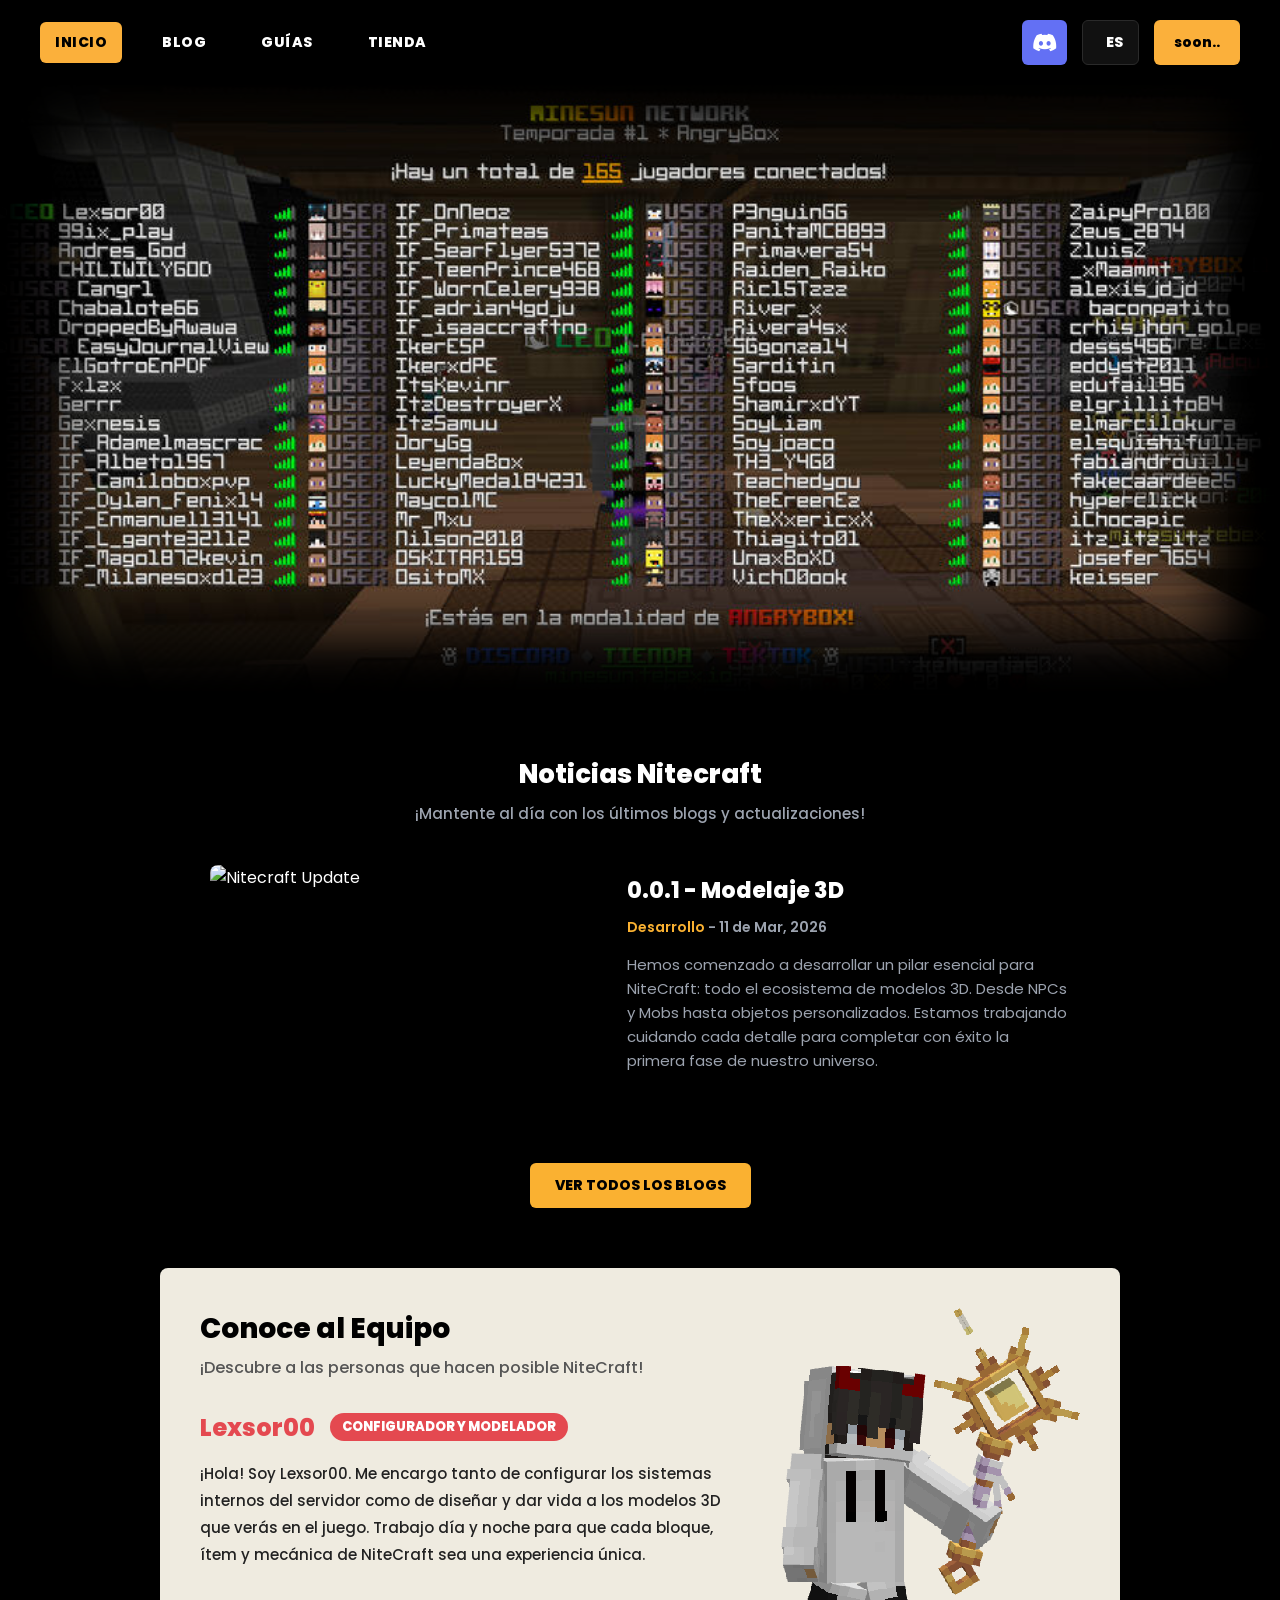
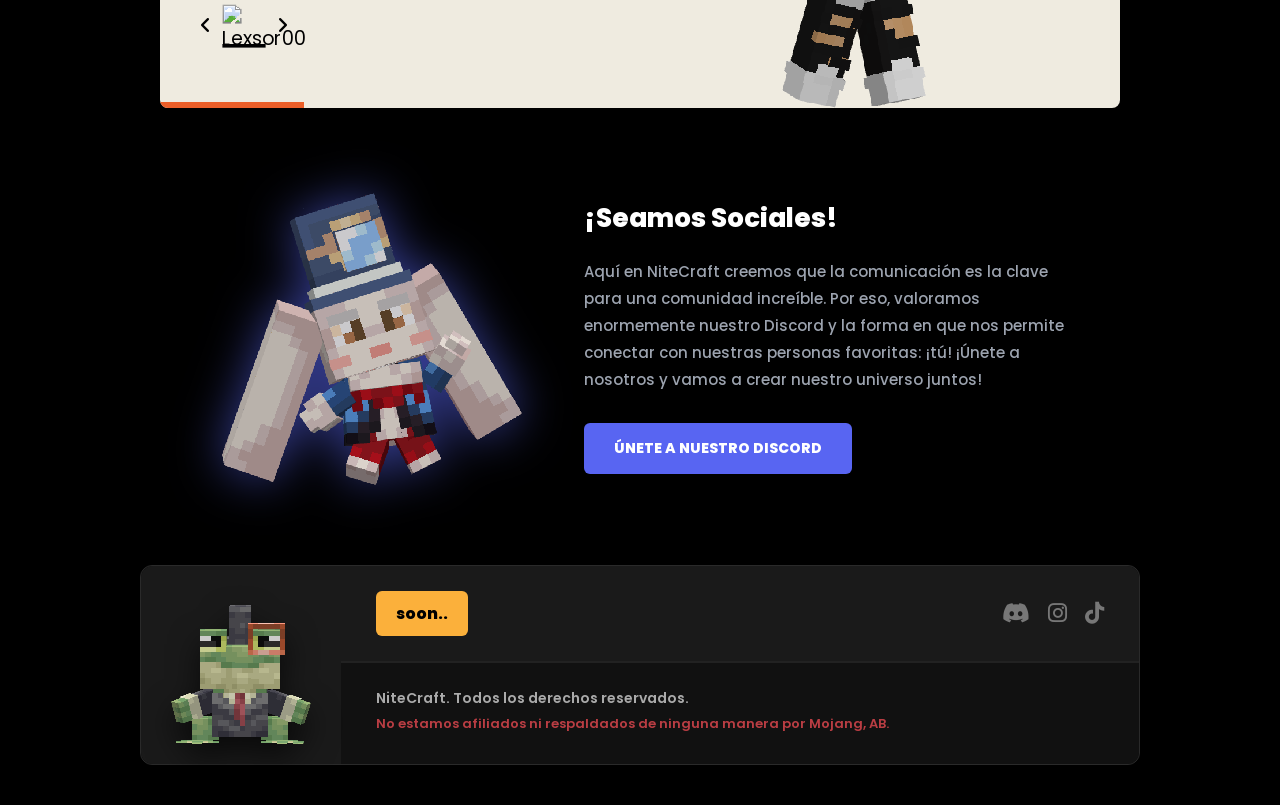
==== index.html @ 49c7e862 "Add files via upload" ====
<!DOCTYPE html>
<html lang="en">
<head>
    <!-- Metas -->
    <meta charset="UTF-8">
    <meta name="viewport" content="width=device-width, initial-scale=1.0">
    <meta name="title" content="Home • NiteCraft">
    <meta name="author" content="Lexsor00">
    <meta name="description" content="NiteCraft Home Page">
    <meta name="keywords" content="NiteCraft SurvivalRPG RPG Minecraft">
    <!-- Links -->
    <link rel="stylesheet" href="assets/css/main.css">
    <link rel="stylesheet" href="assets/css/nav.css">
    <link rel="stylesheet" href="https://cdnjs.cloudflare.com/ajax/libs/font-awesome/6.4.0/css/all.min.css">
    <link rel="stylesheet" href="https://cdn.jsdelivr.net/gh/lipis/flag-icons@7.0.0/css/flag-icons.min.css" />
    <link rel="icon" href="assets/img/favi.png" type="imagen/png">
    <!-- Info Página -->
    <title>NiteCraft</title>
</head>
<body>
    <div id="loader-wrapper">
        <div class="nite-loader">
            <div></div><div></div><div></div><div></div>
            <div></div><div></div><div></div><div></div>
            <div></div><div></div><div></div><div></div>
        </div>
        <p>Loading Nitecraft...</p>
    </div>

    <nav class="navbar">
        <div class="nav-left">
            <div class="nav-links">
                <a href="#" class="nav-item active" data-i18n="nav_home">INICIO</a>
                <a href="blog/" class="nav-item" data-i18n="nav_blog">BLOG</a>
                <a href="#" class="nav-item" data-i18n="nav_guides">GUÍAS</a>
                <a href="#" class="nav-item" data-i18n="nav_store">TIENDA</a>
            </div>
        </div>

        <button class="mobile-menu-btn" id="mobile-menu-btn">
            <i class="fa-solid fa-bars"></i>
        </button>

        <div class="nav-right">
            <a href="https://discord.com/invite/HuPGx4atZk" class="discord-btn" target="_blank" rel="noopener noreferrer nofollow"><i class="fa-brands fa-discord"></i></a>
            
            <button class="lang-btn" id="lang-toggle" onclick="toggleLanguage()">
                <span id="lang-icon" class="fi fi-es"></span>
                <span id="lang-text">ES</span>
            </button>

            <button class="play-btn" onclick="copyIP()">
                <span id="ip-text">soon..</span>
            </button>

            <div id="toast" class="toast">¡IP copiada al portapapeles!</div>
        </div>
    </nav>

    <section class="hero-section">
        <div class="hero-image">
            </div>
    </section>

    <section class="news-section">
        <div class="news-header">
            <h2 data-i18n="news_title">Noticias Nitecraft</h2>
            <p data-i18n="news_subtitle">¡Mantente al día con los últimos blogs y actualizaciones!</p>
        </div>
        
        <div class="featured-news">
            <a href="blog/3d-modeling/" class="featured-news">
                <div class="news-image-container">
                    <img src="assets/img/v-0-0-1.png" alt="Nitecraft Update" class="news-img">
                </div>
                <div class="news-info">
                    <h3 data-i18n="news_item_title">0.0.1 - Modelaje 3D</h3>
                    <p class="news-meta"><span class="tag" data-i18n="news_item_tag">Actualización</span> - <span data-i18n="news_item_date">11 de Mar, 2026</span></p>
                    <p class="news-excerpt" data-i18n="news_item_excerpt">
                        Texto de Lexsor00 para ir poniendo las traducciones
                    </p>
                </div>
            </a>
        </div>

        <div class="news-action">
            <a href="blog/" class="btn-yellow" data-i18n="news_btn">VER TODOS LOS BLOGS</a>
        </div>
    </section>

    <section class="team-section">
        <div class="team-container">
            <div class="team-progress-bar"></div>

            <div class="team-content">
                <div class="team-info">
                    <h2 data-i18n="team_title">Conoce al Equipo</h2>
                    <p class="team-subtitle" data-i18n="team_subtitle">¡Descubre a las personas que hacen posible NiteCraft!</p>
                    
                    <div class="member-header">
                        <h3 class="member-name">Lexsor00</h3>
                        <span class="role-badge" data-i18n="team_role">CONFIGURADOR Y MODELADOR</span>
                    </div>
                    
                    <p class="member-desc" data-i18n="team_desc">
                        ¡Hola! Soy Lexsor00. Me encargo tanto de configurar los sistemas internos del servidor como de diseñar y dar vida a los modelos 3D que verás en el juego. Trabajo día y noche para que cada bloque, ítem y mecánica de NiteCraft sea una experiencia única.
                    </p>

                    <div class="team-carousel">
                        <i class="fa-solid fa-angle-left carousel-arrow"></i>
                        <div class="avatar-head active">
                            <img src="https://mc-heads.net/avatar/Lexsor00/32" alt="Lexsor00">
                        </div>
                        <i class="fa-solid fa-angle-right carousel-arrow"></i>
                    </div>
                </div>
                
                <div class="team-image-container">
                    <img src="assets/img/render-lexsor00.png" alt="Lexsor00 Render" class="member-render">
                </div>
            </div>
        </div>
    </section>

    <section class="social-section">
        <div class="social-container">
            <div class="social-image-container">
                <img src="assets/img/render-discord.png" alt="NiteCraft Discord Pet" class="social-pet">
            </div>
            <div class="social-info">
                <h2 data-i18n="social_title">¡Seamos Sociales!</h2>
                <p class="social-desc" data-i18n="social_desc">
                    Aquí en NiteCraft creemos que la comunicación es la clave para una comunidad increíble. Por eso, valoramos enormemente nuestro Discord y la forma en que nos permite conectar con nuestras personas favoritas: ¡tú! ¡Únete a nosotros y vamos a crear nuestro universo juntos!
                </p>
                <a href="https://discord.com/invite/HuPGx4atZk"  class="btn-discord-large" data-i18n="social_btn" target="_blank" rel="noopener noreferrer nofollow">ÚNETE A NUESTRO DISCORD</a>
            </div>
        </div>
    </section>

    <footer class="site-footer">
        <div class="footer-icon-container">
            <img src="assets/img/render-footer.png" alt="NiteCraft Block" class="footer-icon">
        </div>

        <div class="footer-content">
            <div class="footer-top">
                <div class="footer-ip-box" onclick="copyIP()">
                    <span class="ip">soon..</span>
                </div>
                
                <div class="footer-socials">
                    <a href="https://discord.com/invite/HuPGx4atZk" target="_blank" rel="noopener noreferrer nofollow"><i class="fa-brands fa-discord"></i></a>
                    <a href="https://www.instagram.com/iadani._" target="_blank" rel="noopener noreferrer nofollow"><i class="fa-brands fa-instagram"></i></a>
                    <a href="https://www.tiktok.com/@iadani._" target="_blank" rel="noopener noreferrer nofollow"><i class="fa-brands fa-tiktok"></i></a>
                </div>
            </div>

            <div class="footer-bottom">
                <p data-i18n="footer_copy">NiteCraft. Todos los derechos reservados.</p>
                <p class="mojang-disclaimer" data-i18n="footer_mojang">No estamos afiliados ni respaldados de ninguna manera por Mojang, AB.</p>
            </div>
        </div>
    </footer>

    <script src="assets/js/translate.js"></script>
    <script src="assets/js/main.js"></script>
</body>
</html>
---- assets/css/main.css ----
@import url('https://fonts.googleapis.com/css2?family=Poppins:wght@100;200;300;400;500;600&display=swap');

/* Reseteo general */
* {
    margin: 0;
    padding: 0;
    box-sizing: border-box;
    font-family: 'Poppins', sans-serif;
    scroll-behavior: smooth;
}

body {
    background-color: #000000; /* Fondo negro puro */
    overflow-x: hidden;
}

/* =========================================
    PANTALLA DE CARGA (LOADER)
   ========================================= */

#loader-wrapper {
    position: fixed;
    top: 0;
    left: 0;
    width: 100%;
    height: 100%;
    background-color: rgba(0, 0, 0, 0.9); /* Fondo profundamente oscurecido */
    z-index: 9999; /* Asegura que esté por encima de TODO */
    display: flex;
    flex-direction: column;
    justify-content: center;
    align-items: center;
    gap: 20px;
    opacity: 1;
    visibility: visible;
    transition: opacity 0.5s ease-out, visibility 0.5s ease-out;
}

/* El círculo de carga (inspirado en la imagen) */
.nite-loader {
    display: inline-block;
    position: relative;
    width: 80px;
    height: 80px;
}

/* Estilo para cada cuadrito */
.nite-loader div {
    position: absolute;
    width: 13px;
    height: 13px;
    border-radius: 2px; /* Ligeramente redondeado */
    background-color: #FBB03B; /* Tu color naranja dorado */
    animation: nite-loader-fade 1.2s linear infinite;
}

/* Texto de carga */
#loader-wrapper p {
    color: #ffffff;
    font-weight: 700;
    font-size: 16px;
    letter-spacing: 1px;
    opacity: 0.8;
}

/* Animación de desvanecimiento (fade) */
@keyframes nite-loader-fade {
    0%, 100% { opacity: 0; }
    50% { opacity: 1; }
}

/* Posicionamiento y retraso para cada cuadrito (formando el círculo) */
.nite-loader div:nth-child(1) { top: 7px; left: 33px; animation-delay: 0s; }
.nite-loader div:nth-child(2) { top: 11px; left: 50px; animation-delay: -1.1s; }
.nite-loader div:nth-child(3) { top: 21px; left: 63px; animation-delay: -1.0s; }
.nite-loader div:nth-child(4) { top: 33px; left: 66px; animation-delay: -0.9s; }
.nite-loader div:nth-child(5) { top: 50px; left: 63px; animation-delay: -0.8s; }
.nite-loader div:nth-child(6) { top: 60px; left: 50px; animation-delay: -0.7s; }
.nite-loader div:nth-child(7) { top: 63px; left: 33px; animation-delay: -0.6s; }
.nite-loader div:nth-child(8) { top: 60px; left: 21px; animation-delay: -0.5s; }
.nite-loader div:nth-child(9) { top: 50px; left: 11px; animation-delay: -0.4s; }
.nite-loader div:nth-child(10) { top: 33px; left: 7px; animation-delay: -0.3s; }
.nite-loader div:nth-child(11) { top: 21px; left: 11px; animation-delay: -0.2s; }
.nite-loader div:nth-child(12) { top: 11px; left: 21px; animation-delay: -0.1s; }


/* Sección de la imagen (Hero) */
.hero-section {
    width: 100%;
    height: 70vh; /* Ajusta la altura a lo que necesites */
    position: relative;
    margin-top: -20px; /* Para que suba un poco bajo el nav si es necesario */
}

/* Imagen con el degradado negro encima para difuminar los bordes */
.hero-image {
    width: 100%;
    height: 100%;
    /* Pon aquí la ruta de la imagen épica de tu server */
    background-image: url('../img/portada.png');
    background-size: cover;
    background-position: center top;
    
    /* Esta es la magia: una máscara/sombra que difumina la imagen hacia el negro puro de arriba y abajo */
    box-shadow: inset 0px 80px 60px -20px #000000, 
                inset 0px -80px 60px -20px #000000,
                inset 80px 0px 60px -20px #000000, 
                inset -80px 0px 60px -20px #000000;
}

.toast {
    position: fixed;
    bottom: 20px;
    left: 20px;
    background-color: #27ae60; /* El verde exacto de tu captura */
    color: white;
    padding: 15px 25px;
    border-radius: 6px;
    font-weight: 700;
    font-size: 15px;
    z-index: 1000;
    
    /* Configuración para la animación */
    opacity: 0;
    visibility: hidden;
    transform: translateY(20px);
    transition: all 0.3s ease-in-out;
}

/* Esta clase se añadirá con JavaScript para mostrar el mensaje */
.toast.show {
    opacity: 1;
    visibility: visible;
    transform: translateY(0);
}


/* =========================================
    SECCIÓN DE NOTICIAS
   ========================================= */

.news-section {
    max-width: 900px; /* Limitamos el ancho para que quede como en la captura */
    margin: 60px auto; /* Centramos y damos espacio arriba y abajo */
    padding: 0 20px;
    color: #ffffff;
}

.news-header {
    text-align: center;
    margin-bottom: 40px;
}

.news-header h2 {
    font-size: 26px;
    font-weight: 800;
    margin-bottom: 8px;
}

.news-header p {
    color: #9ca3af; /* Gris sutil */
    font-size: 15px;
    font-weight: 500;
}

/* Contenedor de la noticia destacada */
.featured-news {
    display: flex;
    gap: 30px;
    align-items: center;
    margin-bottom: 40px;
    text-decoration: none; /* Quitamos el subrayado feo del enlace */
    color: #ffffff; /* Aseguramos que el texto siga blanco */
    transition: transform 0.3s ease; /* Preparamos la animación */
    cursor: pointer; /* Que salga la manita del ratón */
}

.news-image-container {
    flex: 1; /* Toma la mitad del espacio */
    max-width: 50%;
}

/* Busca esta clase y actualízala */
.news-img {
    width: 100%;
    aspect-ratio: 16 / 9; /* Fuerza la proporción horizontal (apaisada) */
    object-fit: cover; /* Recorta la imagen para que encaje en el cuadro sin achicarse ni deformarse */
    object-position: center; /* Centra el recorte para que se vea bien el monitor */
    border-radius: 8px; /* Bordes redondeados como en la referencia */
    display: block;
    box-shadow: 0 4px 15px rgba(0, 0, 0, 0.3); /* Una pequeña sombra opcional para darle profundidad */
}

/* Y por si acaso, asegúrate de que el contenedor siga así: */
.news-image-container {
    flex: 1; 
    max-width: 45%; /* Le damos un 45% a la imagen para que el texto respire bien en el 55% restante */
}

.news-info {
    flex: 1; /* Toma la otra mitad del espacio */
}

.featured-news:hover .news-img {
    box-shadow: 0 8px 25px rgba(251, 176, 59, 0.2);
    transition: box-shadow 0.3s ease;
}

.news-info h3 {
    font-size: 22px;
    font-weight: 800;
    margin-bottom: 10px;
}

.featured-news:hover .news-info h3 {
    color: #FBB03B; 
    transition: color 0.2s ease;
}

.news-meta {
    font-size: 14px;
    color: #9ca3af;
    margin-bottom: 15px;
    font-weight: 600;
}

.news-meta .tag {
    color: #fab131; /* El mismo naranja/amarillo del botón Play */
}

.news-excerpt {
    color: #9ca3af;
    font-size: 15px;
    line-height: 1.6;
}

/* Botón inferior */
.news-action {
    text-align: center;
}

.btn-yellow {
    background-color: #fab131;
    color: #000000;
    text-decoration: none;
    padding: 12px 25px;
    border-radius: 6px;
    font-weight: 800;
    font-size: 14px;
    display: inline-block;
    transition: transform 0.2s, background-color 0.2s;
}

.btn-yellow:hover {
    background-color: #fbc55d; /* Un tono un poquito más claro al pasar el ratón */
    transform: scale(1.05); /* Pequeño efecto de zoom */
}

/* Adaptación para móviles: si la pantalla es pequeña, se apilan */
@media (max-width: 768px) {
    .featured-news {
        flex-direction: column;
    }
    .news-image-container {
        max-width: 100%;
    }
}


/* =========================================
    SECCIÓN DEL EQUIPO
   ========================================= */

.team-section {
    max-width: 1000px;
    margin: 60px auto;
    padding: 0 20px;
}

.team-container {
    background-color: #efebe0; /* El color beige claro de la captura */
    border-radius: 8px;
    position: relative;
    overflow: hidden;
    color: #000000; /* Texto oscuro para contrastar con el beige */
}

/* La línea naranja de abajo */
.team-progress-bar {
    position: absolute;
    bottom: 0;
    left: 0;
    height: 6px;
    background-color: #eb5e28; /* Naranja rojizo */
    width: 15%; /* Indica que estamos viendo al primero del equipo */
    transition: width 0.3s ease;
}

.team-content {
    display: flex;
    justify-content: space-between;
    padding: 40px;
    gap: 20px;
}

.team-info {
    flex: 1;
    max-width: 60%;
}

.team-info h2 {
    font-size: 28px;
    font-weight: 800;
    margin-bottom: 5px;
}

.team-subtitle {
    color: #555555;
    font-weight: 500;
    margin-bottom: 30px;
}

.member-header {
    display: flex;
    align-items: center;
    gap: 15px;
    margin-bottom: 15px;
    flex-wrap: wrap;
}

.member-name {
    color: #E44950; /* El color rojo/coral del nombre */
    font-size: 24px;
    font-weight: 800;
}

.role-badge {
    background-color: #E44950;
    color: #ffffff;
    padding: 4px 12px;
    border-radius: 20px; /* Bordes de píldora */
    font-size: 13px;
    font-weight: 800;
}

.member-desc {
    color: #222222;
    line-height: 1.8;
    font-size: 15px;
    margin-bottom: 40px;
    font-weight: 500;
}

/* Carrusel de avatares */
.team-carousel {
    display: flex;
    align-items: center;
    gap: 15px;
}

.carousel-arrow {
    font-size: 18px;
    cursor: pointer;
    color: #000000;
    transition: transform 0.2s;
}

.carousel-arrow:hover {
    transform: scale(1.2);
}

.avatar-head {
    width: 36px;
    height: 36px;
    cursor: pointer;
    transition: transform 0.2s;
}

.avatar-head img {
    width: 100%;
    height: 100%;
    image-rendering: pixelated; /* Para que los píxeles de la cara se vean nítidos */
}

.avatar-head.active {
    transform: scale(1.2);
    border-bottom: 3px solid #000; /* Indicador de seleccionado */
    padding-bottom: 4px;
}

.avatar-head:not(.active):hover {
    transform: scale(1.1);
    opacity: 0.8;
}

/* Render del personaje a la derecha */
.team-image-container {
    flex: 0;
    display: flex;
    justify-content: flex-end;
    align-items: flex-end;
    position: relative;
    /* Para que la imagen asome por abajo si es muy grande */
    margin-bottom: -40px; 
}

.member-render {
    max-height: 400px;
    width: auto;
    object-fit: contain;
    image-rendering: pixelated;
}

/* Responsive para móviles */
@media (max-width: 768px) {
    .team-content {
        flex-direction: column;
    }
    .team-info {
        max-width: 100%;
    }
    .team-image-container {
        justify-content: center;
        margin-bottom: 0;
        margin-top: 20px;
    }
    .member-render {
        max-height: 250px;
    }
}


/* =========================================
    SECCIÓN SOCIAL / DISCORD
   ========================================= */

.social-section {
    max-width: 900px; /* Un poco más estrecho que la sección del equipo */
    margin: 80px auto; /* Buen espacio arriba y abajo */
    padding: 0 20px;
    color: #ffffff;
}

.social-container {
    display: flex;
    align-items: center;
    gap: 50px; /* Separación entre imagen y texto */
}

/* Contenedor de la imagen de la mascota */
.social-image-container {
    flex: 1;
    display: flex;
    justify-content: center;
    position: relative;
}

/* La imagen de la mascota con el efecto de brillo (Glow) */
.social-pet {
    max-width: 300px;
    width: 100%;
    height: auto;
    object-fit: contain;
    image-rendering: pixelated; /* Si es pixel art, mantenlo nítido */
    /* Magia para el brillo exterior (ajusta los colores según tu mascota) */
    filter: drop-shadow(0px 0px 25px rgba(88, 101, 242, 0.6)); /* Brillo azul estilo Discord */
    /* Para darle un toque de movimiento (opcional): */
    animation: float 4s ease-in-out infinite;
}

/* Animación de flotar (opcional, para darle vida) */
@keyframes float {
    0% { transform: translateY(0px); }
    50% { transform: translateY(-15px); }
    100% { transform: translateY(0px); }
}

/* Información y textos */
.social-info {
    flex: 1.5; /* El texto ocupa un poco más de espacio que la imagen */
}

.social-info h2 {
    font-size: 26px;
    font-weight: 800;
    margin-bottom: 20px;
    color: #ffffff;
}

.social-desc {
    color: #9ca3af; /* Gris claro para el texto secundario */
    font-size: 15px;
    line-height: 1.8;
    margin-bottom: 30px;
    font-weight: 500;
}

/* El gran botón de Discord */
.btn-discord-large {
    background-color: #5865F2; /* Azul oficial de Discord */
    color: #ffffff;
    text-decoration: none;
    padding: 15px 30px;
    border-radius: 6px;
    font-weight: 800;
    font-size: 14px;
    display: inline-block;
    transition: all 0.2s ease;
}

.btn-discord-large:hover {
    background-color: #4752C4; /* Azul un poco más oscuro al pasar el ratón */
    transform: translateY(-2px);
    box-shadow: 0 8px 20px rgba(88, 101, 242, 0.4);
}

/* Adaptación para móviles */
@media (max-width: 768px) {
    .social-container {
        flex-direction: column;
        text-align: center;
        gap: 30px;
    }
    .social-pet {
        max-width: 250px;
    }
}




/* =========================================
    PÁGINA DE BLOG (blog.html)
   ========================================= */

.blog-container {
    max-width: 1200px; 
    margin: 40px auto 80px auto; /* Buen espacio para que no choque con el navbar */
    padding: 0 40px; 
}

/* Cuadrícula de tarjetas de noticias */
.blog-grid {
    display: grid;
    /* auto-fill asegura que la tarjeta no se estire a lo ancho de toda la pantalla si solo hay una */
    grid-template-columns: repeat(auto-fill, minmax(400px, 1fr)); 
    gap: 40px; 
}

.blog-card {
    display: flex;
    flex-direction: column;
    text-decoration: none;
    color: #ffffff;
    background-color: transparent;
    transition: transform 0.3s ease;
    cursor: pointer;
}

.blog-card:hover {
    transform: translateY(-5px); 
}

.blog-image-wrapper {
    width: 100%;
    aspect-ratio: 16 / 9; 
    overflow: hidden;
    border-radius: 8px; 
    margin-bottom: 20px;
}

.blog-thumbnail {
    width: 100%;
    height: 100%;
    object-fit: cover; 
    transition: transform 0.3s ease;
}

.blog-card:hover .blog-thumbnail {
    transform: scale(1.03); 
}

.blog-card:hover .blog-card-info h3 {
    color: #FBB03B; 
    transition: color 0.2s ease;
}

.blog-card-info {
    display: flex;
    flex-direction: column;
}

.blog-card-info h3 {
    font-size: 24px;
    font-weight: 800;
    margin-bottom: 10px;
    color: #ffffff;
}

.blog-excerpt {
    color: #9ca3af;
    font-size: 15px;
    line-height: 1.6;
    display: -webkit-box;
    -webkit-box-orient: vertical;  
    overflow: hidden;
}

@media (max-width: 768px) {
    .blog-container {
        padding: 0 20px;
        margin-top: 50px;
    }
    .blog-grid {
        grid-template-columns: 1fr; 
    }
}
---- assets/css/nav.css ----
/* =========================================
    BARRA DE NAVEGACIÓN (nav.css)
   ========================================= */

.navbar {
    display: flex;
    justify-content: space-between;
    align-items: center;
    background-color: #000000;
    padding: 20px 40px;
    font-family: 'Montserrat', sans-serif;
    position: relative;
    z-index: 1000; /* Asegura que tape el resto de la web */
    transition: background-color 0.3s ease;
}

.nav-left {
    display: flex;
    align-items: center;
    gap: 40px;
}

.nav-logo img {
    height: 40px;
    width: auto;
    display: block;
}

.nav-links {
    display: flex;
    gap: 25px;
}

.nav-item {
    color: #ffffff;
    text-decoration: none;
    font-size: 14px;
    font-weight: 800;
    letter-spacing: 0.5px;
    padding: 10px 15px;
    border-radius: 6px;
    transition: background 0.2s, color 0.2s;
}

.nav-item.active, .nav-item:hover {
    background-color: #FBB03B;
    color: #000000;
}

.nav-right {
    display: flex;
    gap: 15px;
    align-items: center;
}

/* Botones Nav Right */
.discord-btn {
    background-color: #6370f4;
    color: #ffffff;
    font-size: 20px;
    width: 45px;
    height: 45px;
    display: flex;
    justify-content: center;
    align-items: center;
    border-radius: 6px;
    text-decoration: none;
    transition: all 0.2s ease-in-out;
}

.discord-btn:hover {
    background-color: #7985f5;
    transform: translateY(-2px);
    box-shadow: 0 4px 15px rgba(99, 112, 244, 0.4);
}

.lang-btn {
    background-color: #111111;
    border: 1px solid #2a2a2a;
    color: #ffffff;
    font-family: 'Montserrat', sans-serif;
    font-weight: 800;
    font-size: 14px;
    height: 45px;
    padding: 0 15px;
    display: flex;
    justify-content: center;
    align-items: center;
    gap: 8px;
    border-radius: 6px;
    cursor: pointer;
    transition: all 0.2s ease;
}

.lang-btn:hover {
    background-color: #1a1a1a;
    border-color: #FBB03B;
    transform: translateY(-2px);
}

#lang-icon {
    font-size: 16px;
    border-radius: 2px;
}

.play-btn {
    background-color: #FBB03B;
    color: #000000;
    border: none;
    padding: 0 20px;
    height: 45px;
    border-radius: 6px;
    font-family: 'Montserrat', sans-serif;
    font-weight: 800;
    font-size: 14px;
    display: flex;
    align-items: center;
    gap: 10px;
    cursor: pointer;
    transition: all 0.2s ease-in-out;
}

.play-btn:hover {
    background-color: #FDCB6E;
    transform: translateY(-2px);
    box-shadow: 0 4px 15px rgba(251, 176, 59, 0.4);
}

/* Botón Hamburguesa Oculto por defecto */
.mobile-menu-btn {
    display: none;
    background: transparent;
    border: none;
    color: #ffffff;
    font-size: 26px;
    cursor: pointer;
    padding: 5px;
    transition: color 0.2s;
}

.mobile-menu-btn:hover {
    color: #FBB03B;
}

/* =========================================
    RESPONSIVE NAVBAR (Móviles y Tablets)
   ========================================= */

@media (max-width: 992px) {
    .navbar {
        flex-wrap: wrap; /* Permite que los elementos caigan a la siguiente línea */
        padding: 15px 20px;
    }

    /* Ocultamos los enlaces y el bloque derecho en la vista por defecto */
    .nav-links, .nav-right {
        display: none;
        width: 100%;
        flex-direction: column;
        align-items: center;
    }

    /* Mostramos el botón hamburguesa */
    .mobile-menu-btn {
        display: block;
    }

    /* Aseguramos que el logo y el botón estén en la primera línea */
    .nav-left {
        width: 100%;
        justify-content: space-between; /* Logo izquierda, botón (que caerá aquí) derecha */
    }

    /* --- ESTADO ACTIVO (Menú Abierto) --- */
    .navbar.active {
        background-color: #0f0f0f; /* Oscurecemos un poco el fondo al abrir */
    }

    /* Mostramos los enlaces en vertical */
    .navbar.active .nav-links {
        display: flex;
        padding: 20px 0;
        gap: 15px;
        border-bottom: 1px solid #2a2a2a;
        order: 3; /* Lo mandamos a la 3ª fila */
    }

    .navbar.active .nav-item {
        width: 100%;
        text-align: center;
    }

    /* Mostramos los botones derechos en vertical */
    .navbar.active .nav-right {
        display: flex;
        flex-direction: row; /* En móvil queda mejor si los botones están juntos horizontalmente */
        flex-wrap: wrap;
        justify-content: center;
        padding: 25px 0 10px 0;
        gap: 20px;
        order: 4; /* Lo mandamos al final */
    }

    /* Hacemos el botón de jugar 100% de ancho en móvil */
    .navbar.active .play-btn {
        width: 100%;
        justify-content: center;
    }
}


/* =========================================
    PIE DE PÁGINA (FOOTER)
   ========================================= */

.site-footer {
    max-width: 1000px;
    margin: 80px auto 40px auto;
    border-radius: 12px;
    position: relative;
    display: flex;
    background-color: #111111; /* Fondo base muy oscuro */
    border: 1px solid #2a2a2a; /* Borde sutil */
    /* Quitamos el overflow: hidden para que la imagen pueda sobresalir por arriba */
}

.footer-icon-container {
    width: 200px;
    background-color: #1a1a1a; /* Gris oscuro para el bloque izquierdo */
    display: flex;
    align-items: flex-end;
    justify-content: center;
    border-radius: 12px 0 0 12px;
    padding-bottom: 20px;
}

.footer-icon {
    width: 140px;
    height: auto;
    image-rendering: pixelated;
    /* Efecto para que sobresalga por arriba del contenedor */
    filter: drop-shadow(0 15px 15px rgba(0, 0, 0, 0.6));
    transition: transform 0.3s ease;
}

.footer-icon:hover {
    transform: translateY(-15px); /* Pequeño salto al pasar el ratón */
}

.footer-content {
    flex: 1;
    display: flex;
    flex-direction: column;
}

.footer-top {
    background-color: #1a1a1a; /* Tono gris oscuro superior */
    padding: 25px 35px;
    display: flex;
    justify-content: space-between;
    align-items: center;
    border-radius: 0 12px 0 0;
    border-bottom: 2px solid #222222;
}

/* El botón de la IP dentro del footer */
.footer-ip-box {
    display: flex;
    align-items: center;
    background-color: #FBB03B;
    border-radius: 6px;
    cursor: pointer;
    transition: all 0.2s;
    font-weight: 800;
    color: #000000;
    overflow: hidden;
}

.footer-ip-box:hover {
    transform: translateY(-2px);
    background-color: #FDCB6E;
    box-shadow: 0 5px 15px rgba(251, 176, 59, 0.3);
}

.footer-ip-box .ip {
    padding: 10px 20px;
}

.footer-ip-box .players {
    background-color: rgba(0,0,0,0.15); /* Cuadrito oscurecido para los jugadores */
    padding: 10px 15px;
    color: #8c5d0a; /* Marrón/Dorado oscuro */
}

/* Redes Sociales */
.footer-socials {
    display: flex;
    gap: 18px;
}

.footer-socials a {
    color: #777777; /* Gris apagado por defecto */
    font-size: 22px;
    transition: all 0.2s ease;
}

.footer-socials a:hover {
    color: #FBB03B; /* Se iluminan en naranja al pasar el ratón */
    transform: scale(1.1);
}

/* Parte de abajo (Copyright) */
.footer-bottom {
    padding: 25px 35px;
    background-color: #111111;
    border-radius: 0 0 12px 0;
}

.footer-bottom p {
    color: #aaaaaa;
    font-size: 14px;
    margin-bottom: 5px;
    font-weight: 600;
}

.footer-bottom .mojang-disclaimer {
    color: #E44950; /* Un rojo coral sutil para el aviso de Mojang, u otro color si prefieres */
    font-size: 13px;
    opacity: 0.8;
}

/* Adaptación para móviles */
@media (max-width: 768px) {
    .site-footer {
        flex-direction: column;
        margin: 60px 20px 40px 20px;
    }
    .footer-icon-container {
        width: 100%;
        height: 80px;
        border-radius: 12px 12px 0 0;
    }
    .footer-icon {
        width: 100px;
    }
    .footer-icon:hover {
        transform: translateY(-10px);
    }
    .footer-top {
        flex-direction: column;
        gap: 25px;
        border-radius: 0;
    }
    .footer-bottom {
        text-align: center;
        border-radius: 0 0 12px 12px;
    }
}
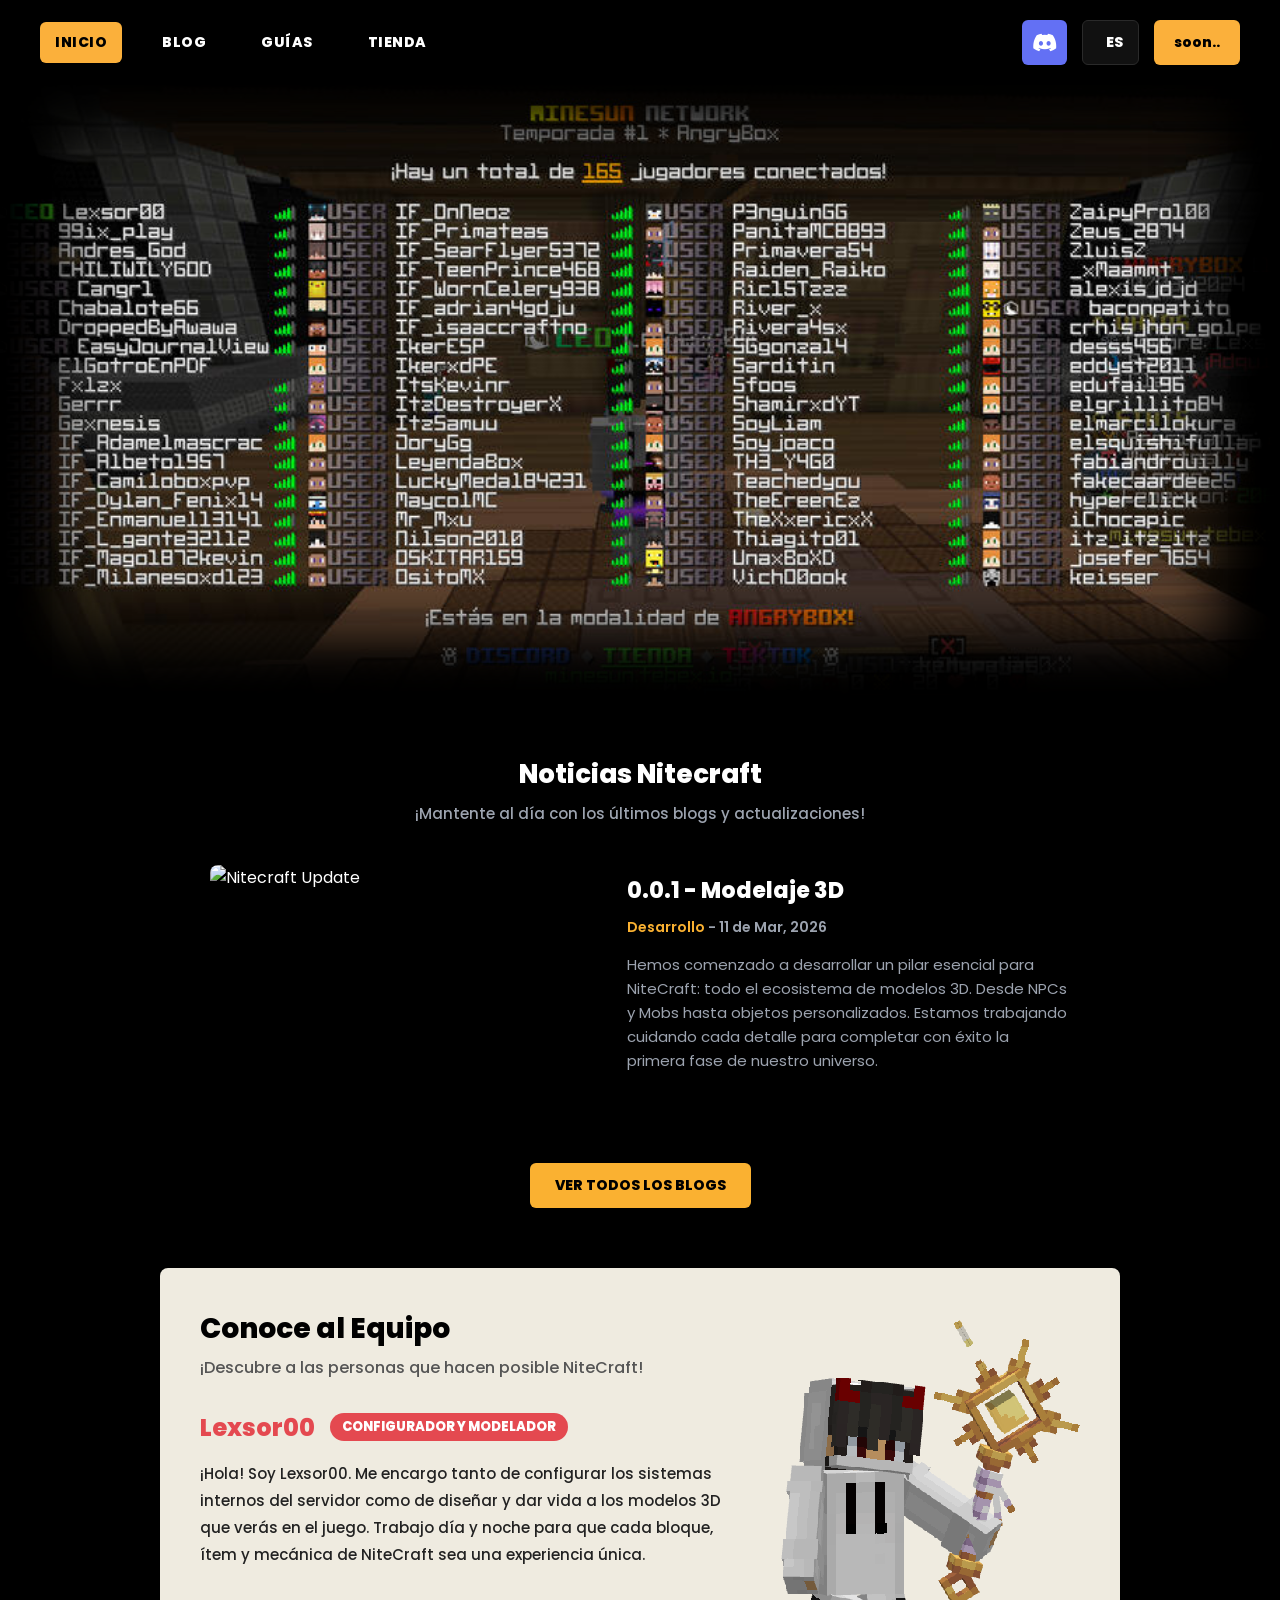
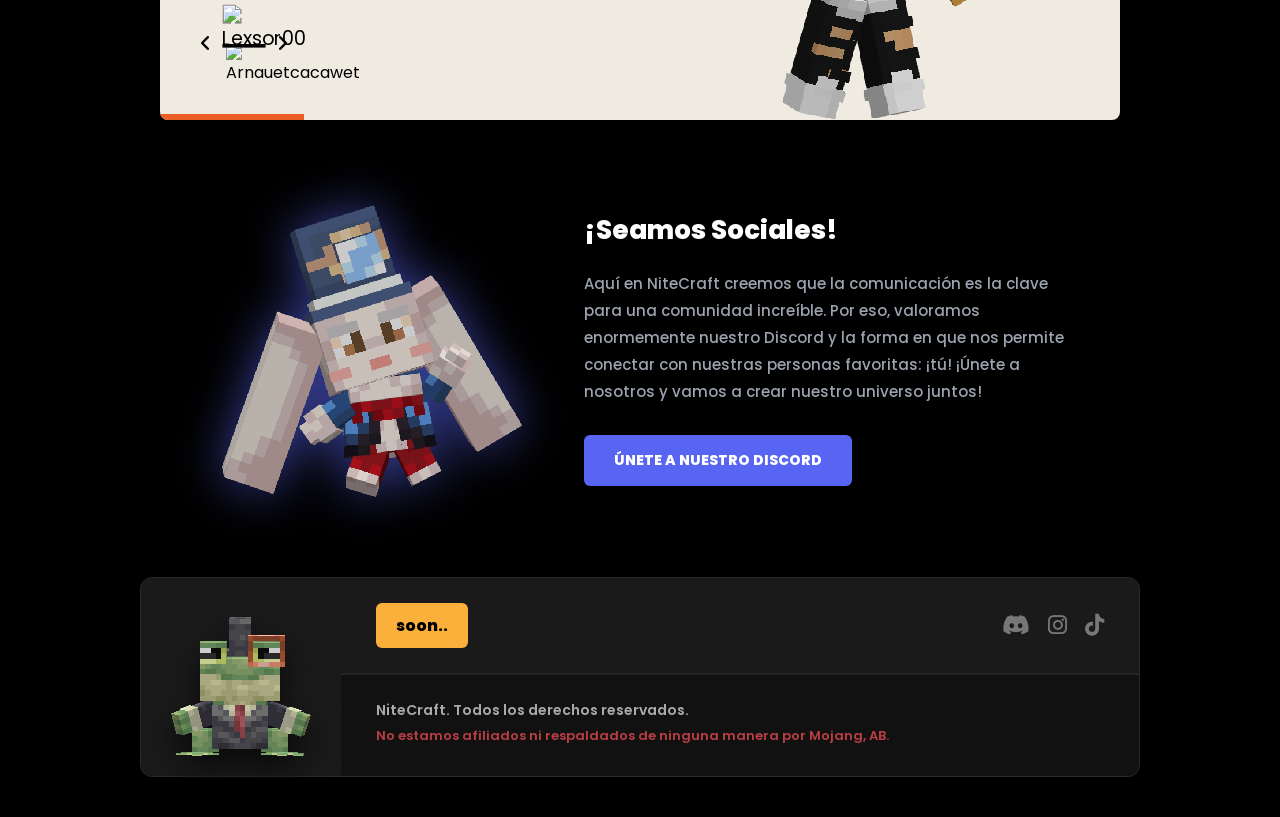
==== commit 17174925: "Update index.html" ====
--- a/index.html
+++ b/index.html
@@ -90,7 +90,9 @@
 
     <section class="team-section">
         <div class="team-container">
-            <div class="team-progress-bar"></div>
+            <div class="team-progress-bar">
+                <div class="progress-fill" id="team-progress"></div>
+            </div>
 
             <div class="team-content">
                 <div class="team-info">
@@ -98,25 +100,32 @@
                     <p class="team-subtitle" data-i18n="team_subtitle">¡Descubre a las personas que hacen posible NiteCraft!</p>
                     
                     <div class="member-header">
-                        <h3 class="member-name">Lexsor00</h3>
-                        <span class="role-badge" data-i18n="team_role">CONFIGURADOR Y MODELADOR</span>
+                        <h3 class="member-name color-red" id="member-name">Lexsor00</h3>
+                        <span class="role-badge color-red" id="member-role" data-i18n="team_role_lexsor">CONFIGURADOR Y MODELADOR</span>
                     </div>
                     
-                    <p class="member-desc" data-i18n="team_desc">
+                    <p class="member-desc" id="member-desc" data-i18n="team_desc_lexsor">
                         ¡Hola! Soy Lexsor00. Me encargo tanto de configurar los sistemas internos del servidor como de diseñar y dar vida a los modelos 3D que verás en el juego. Trabajo día y noche para que cada bloque, ítem y mecánica de NiteCraft sea una experiencia única.
                     </p>
 
                     <div class="team-carousel">
-                        <i class="fa-solid fa-angle-left carousel-arrow"></i>
-                        <div class="avatar-head active">
-                            <img src="https://mc-heads.net/avatar/Lexsor00/32" alt="Lexsor00">
+                        <i class="fa-solid fa-angle-left carousel-arrow" id="prev-member"></i>
+                        
+                        <div class="avatars-container">
+                            <div class="avatar-head active" data-index="0">
+                                <img src="https://mc-heads.net/avatar/Lexsor00/32" alt="Lexsor00">
+                            </div>
+                            <div class="avatar-head" data-index="1">
+                                <img src="https://mc-heads.net/avatar/Arnauetcacawet/32" alt="Arnauetcacawet">
+                            </div>
                         </div>
-                        <i class="fa-solid fa-angle-right carousel-arrow"></i>
+
+                        <i class="fa-solid fa-angle-right carousel-arrow" id="next-member"></i>
                     </div>
                 </div>
                 
                 <div class="team-image-container">
-                    <img src="assets/img/render-lexsor00.png" alt="Lexsor00 Render" class="member-render">
+                    <img src="assets/img/render-lexsor00.png" alt="Lexsor00 Render" class="member-render" id="member-render">
                 </div>
             </div>
         </div>
@@ -165,4 +174,5 @@
     <script src="assets/js/translate.js"></script>
     <script src="assets/js/main.js"></script>
 </body>
-</html>+
+</html>
